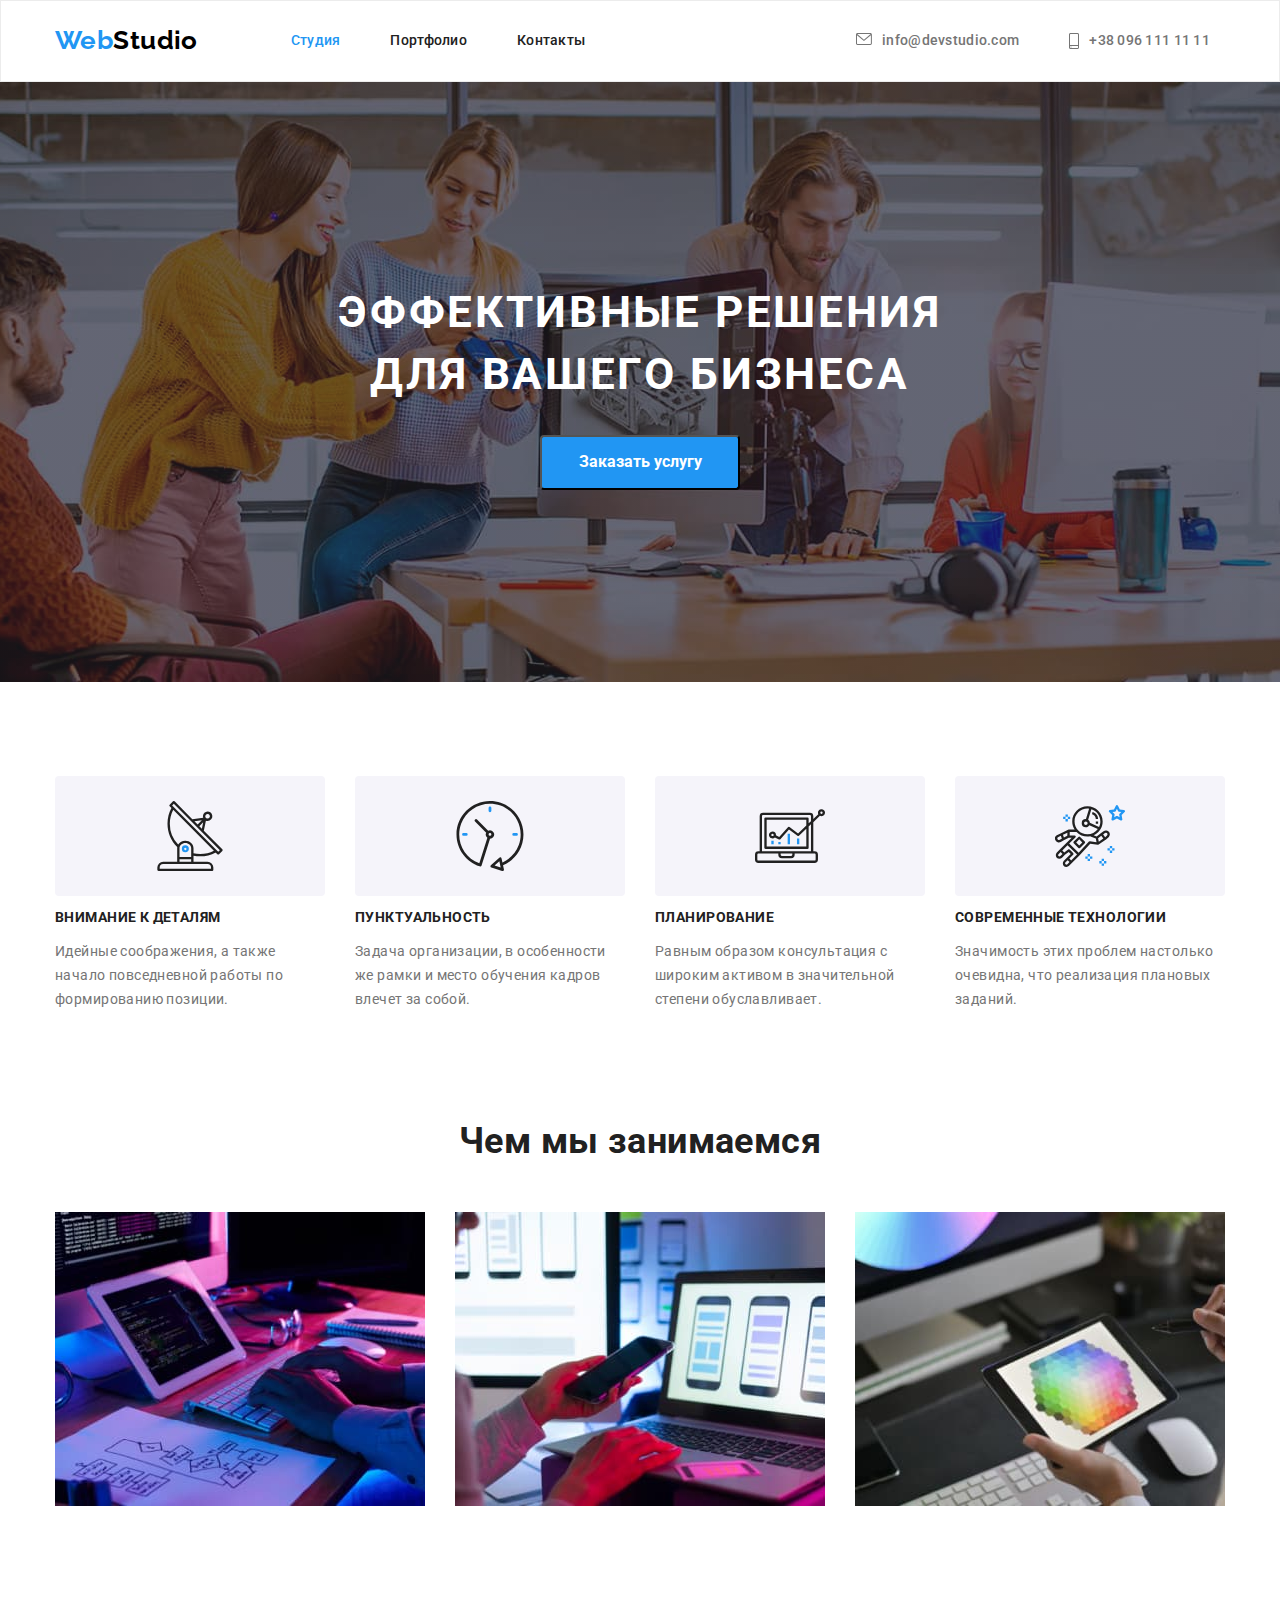
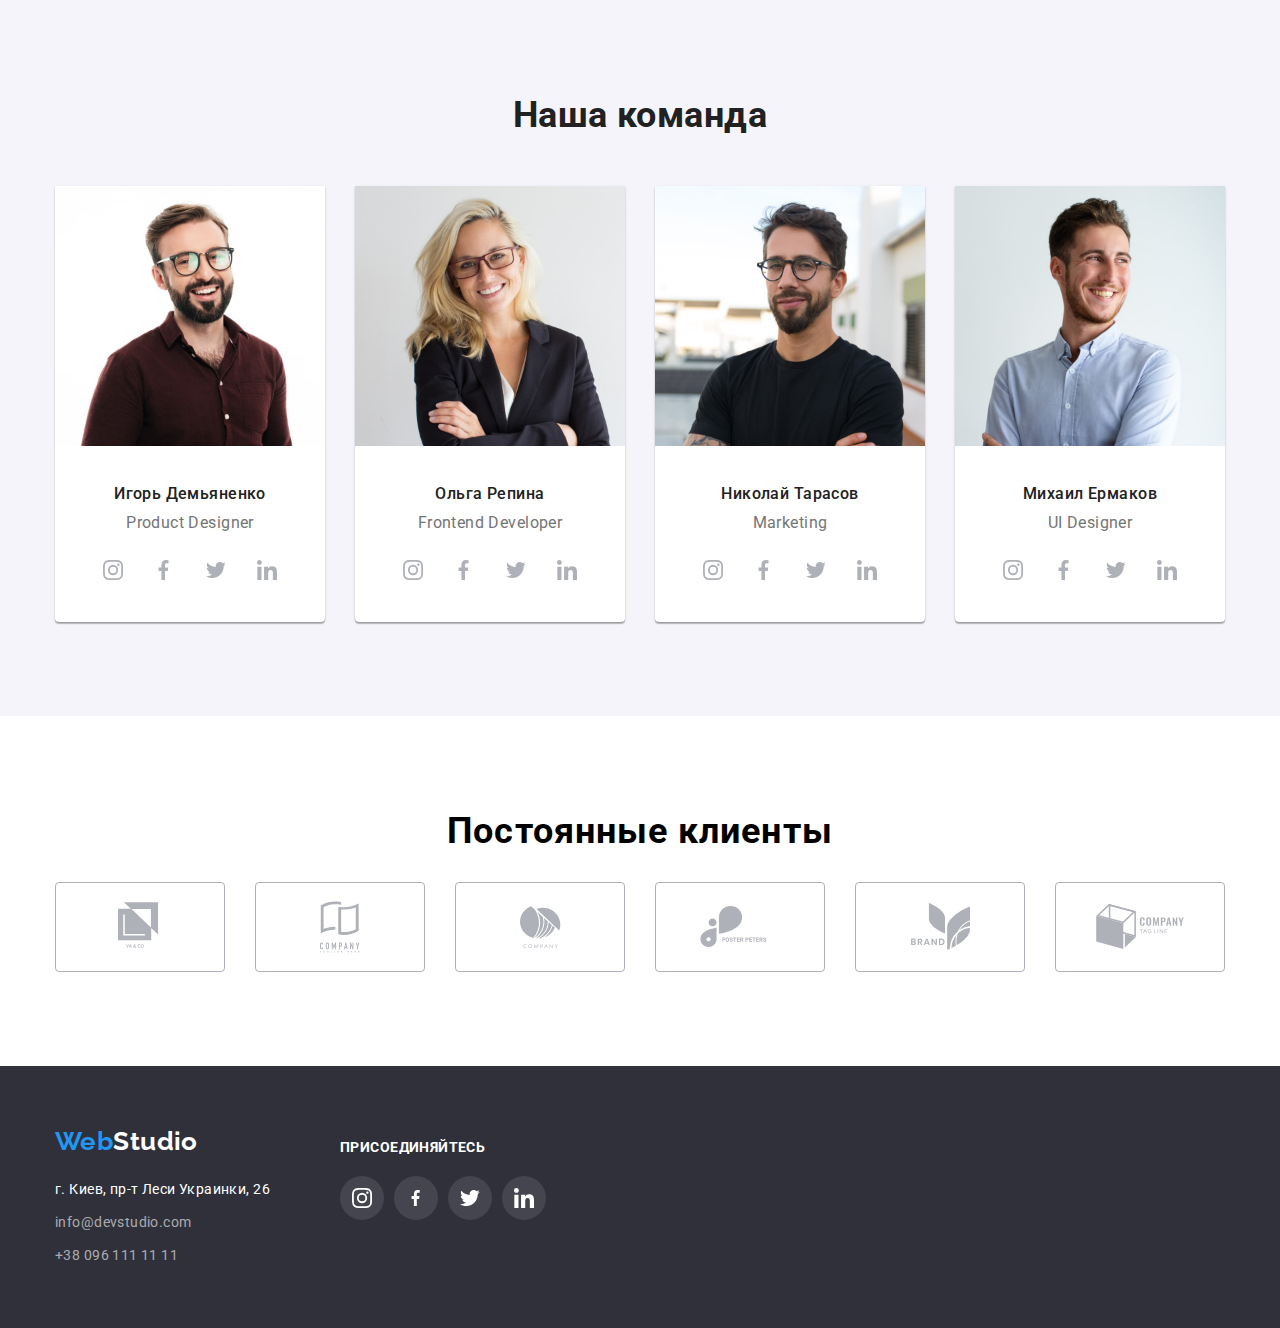
==== index.html @ fba7c38c "клонирует файлы из 4 репо" ====
<!DOCTYPE html>
<html lang="ru">

<head>
    <meta charset="UTF-8">
    <meta name="viewport" content="width=device-width, initial-scale=1.0">
    <link rel="stylesheet"
        href="https://cdnjs.cloudflare.com/ajax/libs/modern-normalize/1.0.0/modern-normalize.min.css">
    <link rel="preconnect" href="https://fonts.gstatic.com">
    <link
        href="https://fonts.googleapis.com/css2?family=Raleway:wght@700&family=Roboto:wght@400;500;700;900&display=swap"
        rel="stylesheet">
    <link rel="stylesheet" href="./css/styles.css">
    <title>WebStudio</title>
</head>

<body>
    <!--шапка сайта-->
    <header class="header-info">
            <div class="main-container">
                <nav class="all-nav">
                  <a class="logo" lang="en" href="./index.html"><span class="logo-accent">Web</span>Studio</a>
                        <ul class="site-nav-list">
                        <li class="item"><a href="" class="link current">Студия</a></li>
                        <li class="item"><a href="./portfolio.html" class="link">Портфолио</a></li>
                        <li class="item"><a href="" class="link">Контакты</a></li>
                    </ul>
                </nav>
                <ul class="contacts">
                    <li class="mail item"><a href="mailto:info@devstudio.com" class="link mail-header">
                    <svg class="mail-icon" width="16px" height="12px">
                        <use href="./images/sprite-icons.svg#icon-envelope"></use>
                    </svg>
                        info@devstudio.com
                    </a>
                </li>
                    <li class="tel item"><a href="tel:+380961111111" class="link tel-header ">
                    <svg class="tel-icon" width="10px" height="16px">
                        <use href="./images/sprite-icons.svg#icon-smartphone"></use>
                    </svg>
                        +38 096 111 11 11
                    </a>
                </li>
                </ul>
            </div>
    </header>
    <main>
        <!--герой-->
        <section class="hero ">
            <div class="overlay">
                <div class="heading-container">
            <h1 class="hero-title">Эффективные решения для вашего бизнеса</h1>
            </div>
            <div class="button-container">
            <button class="button">Заказать услугу</button>
            </div>
        </section>
        <section class="advantages-section">
                   
        <h2 class="visually-hidden">Наши преимущества</h2>
                <div class="container">
                <ul class="features-list">
                    <li class="features-list-item">
                            <div class="feature-icon-container">
                            <svg class="advantages-icon">
                                <use href="./images/sprite-icons.svg#icon-antenna1"></use>
                            </svg>
                            </div>
                        <h3 class="title">Внимание к деталям</h3>
                        <p class="text">Идейные соображения, а также начало повседневной работы по формированию позиции.
                        </p>
                    </li>
                    <li class="features-list-item">
                        <div class="feature-icon-container">
                        <svg class="advantages-icon" width="70px" height="70px">
                            <use href="./images/sprite-icons.svg#icon-clock-1"></use>
                        </svg>
                        </div>
                        <h3 class="title">Пунктуальность</h3>
                        <p class="text">Задача организации, в особенности же рамки и место обучения кадров влечет за
                            собой.
                        </p>
                    </li>
                    <li class="features-list-item">
                    <div class="feature-icon-container">
                        <svg class="advantages-icon" width="70px" height="70px">
                            <use href="./images/sprite-icons.svg#icon-diagram-1"></use>
                        </svg>
                        </div>
                        <h3 class="title">Планирование</h3>
                        <p class="text">Равным образом консультация с широким активом в значительной степени
                            обуславливает.
                        </p>
                    </li>
                    <li class="features-list-item">
                        <div class="feature-icon-container">
                        <svg class="advantages-icon" width="70px" height="70px">
                            <use href="./images/sprite-icons.svg#icon-astronaut"></use>
                        </svg>
                        </div>
                        <h3 class="title">Современные технологии</h3>
                        <p class="text">Значимость этих проблем настолько очевидна, что реализация плановых заданий.</p>
                    </li>
                </ul>
            </div>
        </section>
        <section class="our-duties">
            <div class="container">
                <h3 class="section-title">Чем мы занимаемся</h3>
                <ul class="our-duties-list">
                    <li class="duties-item">
                        <a href="">
                            <img class="duties-img" src="./images/man.jpg"
                                alt="Мужчина набирает код на планшете с бесповодной клавиатурой" />
                            </a>
                    </li>
                    <li class="duties-item">
                        <a href="">
                            <img class="duties-img" src="./images/man-2.jpg" alt="Мужчина сидит за ноутбуком" />
                        </a>
                    </li>
                    <li class="duties-item">
                        <a href="">
                            <img class="duties-img" src="./images/man-3.jpg" alt="Мужчина работает за планшетом" />
                        </a>
                    </li>
                </ul>
            </div>
        </section>
        <section class="our-team">
            <div class="container">
                <h2 class="section-title">Наша команда</h2>
                <ul class="our-team-list">
                    <li class="team-member">
                        <img src="./images/man-4.jpg" alt="фото мужчины 1" width="270" height="260" />
                        <div class="team-member-body">
                        <h3 class="name">Игорь Демьяненко</h3>
                        <p lang="en" class="profession">Product Designer</p>
                        <ul class="actions">
                            <li class="actions-li"><a href="" class="team-link">
                                <svg class="team-icon" width="20px" height="20px">
                                    <use href="./images/sprite-icons.svg#icon-instagram-card"></use>
                                </svg>
                            </a>
                        </li>
                            <li class="actions-li"><a href="" class="team-link">
                                <svg class="team-icon" width="20px" height="20px">
                                    <use href="./images/sprite-icons.svg#icon-facebook-card"></use>
                                </svg>
                            </a>
                        </li>
                            <li class="actions-li"><a href="" class="team-link">
                                <svg class="team-icon" width="20px" height="20px">
                                    <use href="./images/sprite-icons.svg#icon-tweeter-card"></use>
                                </svg>
                            </a>
                        </li >
                            <li class="actions-li"><a href="" class="team-link">
                                <svg class="team-icon"width="20px" height="20px">
                                                            <use href=" ./images/sprite-icons.svg#icon-linkedin-card"></use>
                                </svg>
                            </a>
                        </li>
                        </ul>
                        </div>
                    </li>
                    <li class="team-member">
                        <img src="./images/women.jpg" alt="фото женщины 1" width="270" height="260" />
                        <div class="team-member-body">
                        <h3 class="name">Ольга Репина</h3>
                        <p lang="en" class="profession">Frontend Developer</p>
                    <ul class="actions">
                        <li class="actions-li"><a href="" class="team-link">
                                <svg class="team-icon" width="20px" height="20px">
                                    <use href="./images/sprite-icons.svg#icon-instagram-card"></use>
                                </svg>
                            </a>
                        </li>
                        <li class="actions-li"><a href="" class="team-link">
                                <svg class="team-icon" width="20px" height="20px">
                                    <use href="./images/sprite-icons.svg#icon-facebook-card"></use>
                                </svg>
                            </a>
                        </li>
                        <li class="actions-li"><a href="" class="team-link">
                                <svg class="team-icon" width="20px" height="20px">
                                    <use href="./images/sprite-icons.svg#icon-tweeter-card"></use>
                                </svg>
                            </a>
                        </li>
                        <li class="actions-li"><a href="" class="team-link">
                                <svg class="team-icon" width="20px" height="20px"">
                                                                                <use href=" ./images/sprite-icons.svg#icon-linkedin-card">
                                    </use>
                                </svg>
                            </a>
                        </li>
                       </ul>
                    </div>
                    </li>
                    <li class="team-member">
                        <img src="./images/man-5.jpg" alt="фото мужчины 2" width="270" height="260" />
                        <div class="team-member-body">
                        <h3 class="name">Николай Тарасов</h3>
                        <p lang="en" class="profession">Marketing</p>
                    <ul class="actions">
                        <li class="actions-li"><a href="" class="team-link">
                                <svg class="team-icon" width="20px" height="20px">
                                    <use href="./images/sprite-icons.svg#icon-instagram-card"></use>
                                </svg>
                            </a>
                        </li>
                        <li class="actions-li"><a href="" class="team-link">
                                <svg class="team-icon" width="20px" height="20px">
                                    <use href="./images/sprite-icons.svg#icon-facebook-card"></use>
                                </svg>
                            </a>
                        </li>
                        <li class="actions-li"><a href="" class="team-link">
                                <svg class="team-icon" width="20px" height="20px">
                                    <use href="./images/sprite-icons.svg#icon-tweeter-card"></use>
                                </svg>
                            </a>
                        </li>
                        <li class="actions-li"><a href="" class="team-link">
                                <svg class="team-icon" width="20px" height="20px">
                                  <use href=" ./images/sprite-icons.svg#icon-linkedin-card">
                                    </use>
                                </svg>
                            </a>
                        </li>
                     </ul>
                    </div>
                    </li>
                    <li class="team-member"> 
                        <img src="./images/man-6.jpg" alt="фото женщины 2" width="270" height="260" />
                        <div class="team-member-body">
                        <h3 class="name">Михаил Ермаков</h3>
                        <p lang="en" class="profession">UI Designer</p>
                    <ul class="actions">
                        <li class="actions-li"><a href="" class="team-link">
                                <svg class="team-icon" width="20px" height="20px">
                                    <use href="./images/sprite-icons.svg#icon-instagram-card"></use>
                                </svg>
                            </a>
                        </li>
                        <li class="actions-li"><a href="" class="team-link">
                                <svg class="team-icon" width="20px" height="20px">
                                    <use href="./images/sprite-icons.svg#icon-facebook-card"></use>
                                </svg>
                            </a>
                        </li>
                        <li class="actions-li">
                            <a href="" class="team-link">
                                <svg class="team-icon" width="20px" height="20px">
                                    <use href="./images/sprite-icons.svg#icon-tweeter-card"></use>
                                </svg>
                            </a>
                        </li>
                        <li class="actions-li"><a href="" class="team-link">
                                <svg class="team-icon" width="20px" height="20px">
                                                                                <use href=" ./images/sprite-icons.svg#icon-linkedin-card">
                                    </use>
                                </svg>
                            </a>
                        </li>
                        </ul>
                    </div>
                    </li>
                </ul>
            </div>
        </section>
        <section class="regular-customers">
            <div class="container">
            <h2 class="customer-title">Постоянные клиенты</h2>
        <ul class="customers-list">
            <li class="customers-list-item">
                <a href="" class="customers-link">
                <svg class="customers-icon" width="44.27px" height="49.29px">
                    <use href="./images/sprite-icons.svg#icon-logo-1"></use>
                </svg>
            </a>
        </li>
            <li class="customers-list-item">
                <a href="" class="customers-link">
                    <svg class="customers-icon" width="40px" height="52px">
                        <use href="./images/sprite-icons.svg#icon-logo-2"></use>
                    </svg>
                </a>
            </li>
            <li class="customers-list-item">
                <a href="" class="customers-link">
                    <svg class="customers-icon" width="41px" height="42.6px">
                        <use href="./images/sprite-icons.svg#icon-logo-3"></use>
                    </svg>
                </a>
            </li>
            <li class="customers-list-item">
                <a href="" class="customers-link">
                    <svg class="customers-icon" width="79.66px" height="42.02px">
                        <use href="./images/sprite-icons.svg#icon-logo-4"></use>
                    </svg>
                </a>
            </li>
            <li class="customers-list-item">
                <a href="" class="customers-link">
                    <svg class="customers-icon" width="59px" height="47px">
                        <use href="./images/sprite-icons.svg#icon-logo-5"></use>
                    </svg>
                </a>
            </li>
            <li class="customers-list-item">
                <a href="" class="customers-link">
                    <svg class="customers-icon" width="88.48px" height="45.44px">
                        <use href="./images/sprite-icons.svg#icon-logo-6"></use>
                    </svg>
                </a>
            </li>
        </ul>
        </div>
        </section>
    </main>
    <footer>
        <section class="footer-section">
        <div class="footer-address">
            <a class="logo" lang="en" href="./index.html"><span class="logo-accent">Web</span>Studio</a>
            <address class="address">
                г. Киев, пр-т Леси Украинки, 26
            </address>
            <ul>
                <li class="email-li"><a href="mailto:info@devstudio.com" class="email">info@devstudio.com</a></li>
                <li class="phone-li"><a href="tel:+380961111111" class="phone">+38 096 111 11 11</a></li>
            </ul>
        </div>
        <div class=" footer-sotial-networks">
         <p class="join">присоединяйтесь</p>
         <ul class="join-social-network">
            <li class="join-social-network-item">
                <a href="" class="join-network-link">
                    <svg class="link-icon" width="20px" height="20px">
                    <use href="./images/sprite-icons.svg#icon-instagram-2"></use>
                    </svg>
                </a>
            </li>
            <li class="join-social-network-item">
                <a href="" class="join-network-link">
                    <svg class="link-icon" width="20px" height="16.25px">
                        <use href="./images/sprite-icons.svg#icon-facebook"></use>
                    </svg>
                </a>
            </li>
            <li class="join-social-network-item">
                <a href="" class="join-network-link">
                    <svg class="link-icon tweetter" width="20px" height="20px">
                        <use href="./images/sprite-icons.svg#icon-tweetter"></use>
                    </svg>
                </a>
            </li>
            <li class="join-social-network-item">
                <a  href="" class="join-network-link">
                    <svg class="link-icon in" width="20px" height="20px">
                        <use href="./images/sprite-icons.svg#icon-linkedin-1"></use>
                    </svg>
                </a>
            </li>
        </ul>
        </div>
        </section>
    </footer>

</body>

</html>
---- css/styles.css ----
:root {
  --primary-text-color: #757575; 
  --title-text-color: #212121;
  --accent: #2196f3;
  --second-text-accent: #ffffff;
  --background-color: #ffffff;
  --sec-background-color: #2f303a;
  --third-background-color: #f5f4fa;
  --logo-color: #000000;
  --filter-color: #f5f4fa;
   --border-color: #ececec;
   --icons-list-color: #AFB1B8;
}

body {
  margin: 0;
  font-family: "Roboto", sans-serif;
  сolor: var(--primary-text-color);

  font-size: 14px;
  line-height: 1.71;
  font-weight: 400;

  letter-spacing: 0.03em;
}
/* основной цвет текста #757575;*/
/*вторичный цвет текста background: #212121;*/
/*background: #000000;
/*background: #FFFFFF;
/*акцент: #2196F3;
/*background: #F5F4FA;*/
/*background-color 2F303A */
/*background-colorFFFFFF*/

/*header-main-container*/

.container {
  width: 1200px;
  padding-left: 15px;
  padding-right: 15px;
  margin-left: auto;
  margin-right: auto;
}

.overlay {
  max-width: 1600;
  height: 600px;
  padding-top: 200px;
  margin-left: auto;
  margin-right: auto;

  margin-right: auto;
  margin-top: 0;
  margin-bottom: 0px;
  text-align: center;
}

.heading-container {
  width: 696px;
  margin: 0 auto;
}

.header-info {
  /*display: flex;*/
  border: 1px solid var(--border-color);
}

.main-container {
  display: flex;
  align-items: center;
  justify-content: space-between;
  padding-left: 15px;
  padding-right: 15px;
  width: 1200px;
  margin-left: auto;
  margin-right: auto;
  /*border-bottom: tomato;*/
}

/*logo*/
.logo {
  display: inline-block;
  color: var(--logo-color);
  font-family: "Raleway", sans-serif;
  font-weight: 700;
  font-size: 26px;
  line-height: 1.19;
  text-decoration: none;
}
header .logo {
  padding-top: 24px;
  padding-bottom: 25px;
}

.a .logo {
  display: inline-block;
  padding-top: 60px;
  margin-bottom: 20px;
}
.logo-accent {
  color: var(--accent);
}

/*убирает точки со всех списков*/
ul {
  padding: 0;
  margin: 0;
  list-style: none;
}

/* Site nav*/

.all-nav {
  display: flex;
  align-items: center;
  /*justify-content: space-between;*/
}
.site-nav-list .link {
  display: block;
  padding-top: 32px;
  padding-bottom: 32px;
  color: var(--title-text-color);
  font-weight: 500;
  font-size: 14px;
  line-height: 1.14;
  letter-spacing: 0.02em;
  text-decoration: none;
}

.site-nav-list .link:hover,
.site-nav-list .link:focus {
  color: var(--accent);
}

.site-nav-list .link.current {
  color: var(--accent);
}

.site-nav-list {
  display: flex;
  margin-top: 0;
  margin-bottom: 0;
  margin-left: 93px;
}

.site-nav-list .item:not(:last-child) {
  margin-right: 50px;
}

.logo-nav {
  display: inline-block;
  margin-right: 93px;
  color: var(--logo-color);
  font-family: "Raleway", sans-serif;
  font-weight: 700;
  font-size: 26px;
  line-height: 1.19;
  text-decoration: none;
}

.header .container {
  
  padding-left: 15px;
  padding-right: 15px;
  width: 1200px;
  margin-top: 0;
  margin-bottom: 0;
  margin-left: auto;
  margin-right: auto;
}

/*герой*/

.hero .overlay {
  background-image: linear-gradient(
      to right,
      rgba(47, 48, 58, 0.4) ,
      rgba(47, 48, 58, 0.4) 
    ),
  
  url(../images/hero-img.jpg);
  background-color: var(--sec-background-color);
  background-repeat: no-repeat;
  background-position: center;
  background-size: cover;
} 


/.hero {
 
  margin-top: 0;
  margin-bottom: 0px;
  text-align: center;
  padding-top: 200px;
  padding-bottom: 200px;
  /*background-color: var(--sec-background-color);*/
}

.hero-title {
  margin-top: 0;
  margin-bottom: 30px;
  font-weight: 900px;
  font-size: 44px;
  line-height: 1.4;
  text-align: center;
  letter-spacing: 0.06em;
  text-transform: uppercase;
  color: var(--second-text-accent);
}

/*section*/
.section .container {
  padding-left: 15px;
  padding-right: 15px;
  width: 1200px;
  margin-left: auto;
  margin-right: auto;
}

.section-title {
  margin-top: 0;
  margin-bottom: 50px;
  
  color: var(--title-text-color);
  font-weight: 700;
  font-size: 36px;
  line-height: 1.17;
  text-align: center;
  text-decoration: none;
}

/*features-list*/
.features-list .title {
  color: var(--title-text-color);
  font-weight: 700;
  font-size: 14px;
  line-height: 1.14;
  text-transform: uppercase;
}

.features-list .text {
  font-size: 14px;
  line-height: 1.71;
  color: var(--primary-text-color);
}

.features-list {
  display: flex;
  /*flex-wrap: wrap;*/
  margin-left: -30px;
  margin-top: -30px;
  /*padding-bottom: 94px;
  padding-top: 94px;*/
}

.features-list-item {
  width: 270px;
  margin-left: 30px;
  margin-top: 30px;
  flex-basis: calc(100% / 4-30px);
}






/*кнопка заказать услугу*/

.button-heading {
  display: block;
  width: 200px;
  margin: 0 auto;
}

.button {
  display: inline-block;
  text-align: center;
  font-weight: 700;
  font-size: 16px;
  line-height: 1.9;
  min-width: 200px;
  padding-top: 10px;
  padding-bottom: 10px;
  padding-left: 32px;
  padding-right: 32px;
  color: var(--second-text-accent);
  background-color: var(--accent);
  border: 1px solid tansparent;
  border-radius: 4px;

  cursor: pointer;
  outline: transparent;
}

.button:hover,
.button:focus {
  background-color: var(--background-color);
  color: var(--accent);
}
/*our advantages*/

.advantages-section {
  display: flex;
  padding-top: 94px;
  padding-bottom: 94px;
}

.advantages-icon-list {
  display: flex;
  
  
  
  padding: 0;
  margin: 0;
  list-style: none;
  
   
}

.feature-icon-container {
  display: flex;
  align-items: center;
  justify-content: center;
  padding: 0;
  border: none;
  width: 270px;
  height: 120px;
  border-radius: 4px;
  background-color: var(--third-background-color);
  
}

.advantages-icon {
  display: flex;
  
  width: 70px;
  height: 70px;
  
  
  background-repeat: no-repeat;
  background-position: center;
  /*height: 100%;
  width: 100%;*/

  /*object-fit: cover;*/
}

.advantages-icon-item:not(:last-child) {
  margin-right: 30px;
}

/*.advantages-link:not(:last-child) {
  margin-right: 30px;
}*/


  
  
}

/*.advantages-icon:not(:first-child) {
  margin-left: 30px;
}*/


.our-advantages .text {
  margin-top: 0;
  margin-bottom: 0;
}

.our-advantages {
  padding-top: 94px;
  padding-bottom: 94px;
}

.our-advantages .container {
  padding-left: 15px;
  padding-right: 15px;
  width: 1200px;
  margin-left: auto;
  margin-right: auto;
}
/*our duties*/
.our-duties {
  padding-bottom: 94px;
 
}
.our-duties-list {
  display: flex;
  /*flex-wrap: wrap;*/
  margin-left: -30px;
  margin-top: -30px;
  flex-basis: calc(100% / 3-30px);
}

.duties-item {
  margin-left: 30px;
  margin-top: 30px;
}

.duties-img {
  display: block;
}

/*section our-team*/

.our-team .container {
  padding-left: 15px;
  padding-right: 15px;
  width: 1200px;
  margin-left: auto;
  margin-right: auto;
  
}

.our-team {
  background-color: var(--filter-color);
  padding-bottom: 94px;
  padding-top: 94px;
}

.our-team-list {
  display: flex;
  flex-wrap: wrap;
  margin-left: -30px;
  margin-top: -30px;
  flex-basis: (100%/4-30px);
  /*padding-bottom: 94px;*/
}

.our-team .section-title {
  /*padding-top: 94px;*/
}
.team-member {
  margin-left: 30px;
  margin-top: 30px;
  background-color: var(--background-color);
  border-radius: 0px 0px 4px 4px;
  box-shadow: 0px 1px 3px rgba(0, 0, 0, 0.12), 0px 1px 1px rgba(0, 0, 0, 0.14),
    0px 2px 1px rgba(0, 0, 0, 0.2);
}

/*our team */
.team-member-body {
padding-top: 30px;
padding-bottom: 30px;
padding-left: 32px;
padding-right: 32px;
}

.name {
  margin-top: 0;
  margin-bottom: 10px;
  
  color: var(--title-text-color);
  font-weight: 500;
  font-size: 16px;
  line-height: 1.19;
  text-align: center;
}

.profession {
  margin-top: 0;
  margin-bottom: 16px;
  
  color: var(--primary-text-color);
  font-size: 16px;
  line-height: 1.19;
  text-align: center;
}
.actions .team-link {
  display: flex;
  align-items: center;
  justify-content: center;
  width: 44px;
  height: 44px;
  padding: 0;
  background-color: var(--background-color);
  color: var(--icons-list-color);
  border-radius: 50%;
  border: none;
  background-position: center;
cursor: pointer;
}
.team-li:not(:last-child) {
  margin-right: 10px;
}

.team-icon {
  /*margin: 0;
  padding: 0;
  list-style: none;
  display: inline-flex;
  align-items: center;
  justify-content: center;
 /*width: 20px;
 height:20px;*/
 fill: currentColor;
}
.actions .team-link:hover,
.actions .team-link:focus {
  color: var(--second-text-accent);
  background-color: var(--accent);
} 


.actions {
  display: flex;
  
  justify-content: space-around;
  align-items: center;
  
  padding: 0;
  margin: 0;
  outline: 1 px solid black;
  list-style: none;
  
  
  }
/*customers*/
.regular-customers {
  padding-top: 94px;
  padding-bottom: 94px;
}

.customers-list {
  display: flex;
  text-align: center;
  justify-content: center;
  align-items: center;
  padding: 0;
  margin: 0;
  
  list-style: none;
}

.customers-link {
  
  display: flex;
  text-align: center;
  justify-content: center;
  align-items: center;
  width: 100%;
  height: 100%;
  padding: 0;
  margin: 0;
  border: none;
 
  
  
  fill: var(--icons-list-color);
  cursor: pointer;
  text-decoration: none;
  border: 1px solid var(--icons-list-color);
  border-radius: 4px;
}
  
.customers-link:hover,
.customers-link:focus {
  fill: var(--accent);
  border: 1px solid var(--accent);
}

.customers-list-item {
  width: 170px;
  height: 90px;
}

 

.customers-list-item:not(:last-child) {
  margin-right: 30px;
}

.customers-icon {
  display: flex;
  margin: 0;
  padding: 0;
  text-align: center;
  justify-content: center;
  align-items: center;
  background-position: center;
  /*fill: currentColor;*/

}



.customer-title {
  margin-top: 0;
font-weight: 700;
font-size: 36px;
line-height: 42px;
text-align: center;
letter-spacing: 0.03em;
}


/*contacts*/
.address {
  margin-top: 20px;
  margin-bottom: 9px;
  font-size: 14px;
  line-height: 1.71;
  font-style: normal;
  color: var(--second-text-accent);
}
.contacts .link {
  display: flex;
  margin-top: 0;
  margin-bottom: 0;
  padding-top: 32px;
  padding-bottom: 32px;
  color: var(--primary-text-color);
  font-weight: 500;
  font-size: 14px;
  line-height: 1.14;
  letter-spacing: 0.02em;
  text-decoration: none;
}

.mail-icon {
  align-items: center;
  width: 16px;
  height: 12px;
  margin-right: 10px;
  fill: currentColor;
}
.contacts .link:hover,
.contacts .link:focus {
  color: var(--accent);
  fill: var(--accent);
}

.tel-icon {
  align-items: center;
  width: 10px;
  height: 16px;
  margin-right: 10px;
  fill: currentColor;
}

.contacts {
  display: flex;
  align-items: center;
  padding-left: 15px;
  padding-right: 15px;
  margin-top: 0;
  margin-bottom: 0;
  
}

.contacts .item + .item {
  margin-left: 50px;
}

/* our projects */

.visually-hidden {
  position: absolute;
  clip: rect(0 0 0 0);
  width: 1px;
  height: 1px;
  margin: -1px;
}

/*фильтр*/


.filter-item:not(:last-child) {
  margin-right: 8px;
}

.projects-filter {
  display: flex;
  text-align: center;
  justify-content: center;
  margin-bottom: 50px;

  margin-left: auto;
  margin-right: auto;
}

/*.our-projects .container {
  align-items: center;
}*/

.our-projects {
  margin-top: 94px;
}

.filter {
  padding: 6px 22px;
  border-radius: 4px;
  font-family: Roboto;
  font-style: normal;
  font-weight: 500;
  font-size: 16px;
  line-height: 1.62;
  text-align: center;
  letter-spacing: 0.03em;
  border: var(--third-background-color);
  background-color: var(--filter-color);
  cursor: pointer;
}

.filter:hover,
.filter:focus {
  background-color: var(--accent);
  color: var(--second-text-accent);
  border: var(--accent);
 
box-shadow: 1px 4px 6px rgba(0, 0, 0, 0.16),
              0px 4px 4px rgba(0, 0, 0, 0.06),
              0px 1px  1px rgba(0, 0, 0, 0.12);

}

/*2 вариант*/
.our-projects .container {
  width: 1200px;
}
.project-set {
  display: flex;
  flex-wrap: wrap;
  margin-left: -30px;
  margin-top: -30px;
  margin-bottom: 94px;
  list-style: none;
  
}

.project-item {
  
  margin-left: 30px;
  margin-top: 30px;
  width: 370px;
  flex-basis: calc(100% / 3 - 30px);
  border: 1px solid #EEEEEE;
  
  
}



.img-card {
  display: block;
}

.project-link {
  text-decoration: none;
  display: block;
  
}

.project-link:hover,
.project-link:focus {

box-shadow: 1px 4px 6px rgba(0, 0, 0, 0.16),
              0px 4px 4px rgba(0, 0, 0, 0.06),
              0px 1px  1px rgba(0, 0, 0, 0.12);
}
.card-body {
  
  padding-top: 20px;
  padding-bottom: 20px;
  padding-left: 24px;
  padding-right: 24px;
   
}

.project-name {
  margin-top: 0;
  margin-bottom: 0;

  color: var(--title-text-color);
  font-weight: 700;
  font-size: 18px;
  line-height: 2;
  letter-spacing: 0.06em;
  text-decoration: none;
}

.project-text {
  margin-top: 0;
  margin-bottom: 0;

  font-size: 16px;
  line-height: 1, 9;
  text-decoration: none;
}
.project-link {
  text-decoration: none;

}

footer {
  
  padding-top: 60px;
  padding-bottom: 60px;
  
  background-color: var(--sec-background-color);
}

footer .container {
  width: 1200px;
  padding-right: 15px;
  padding-left: 15px;
  margin-left: auto;
  margin-right: auto;
  text-align: start;

  background-color: var(--sec-background-color);
}
.footer-section {
  display: flex;
  align-items: flex-start;
  width: 1200px;
  padding-right: 15px;
  padding-left: 15px;
  margin-left: auto;
  margin-right: auto;
  

}

.footer-address {
  display: block;
  margin-right: 70px;
  justify-content: flex-start;
  
}

.footer-sotial-networks {
  display: block;
  justify-content: flex-start;
  padding: 0;
}

footer .logo {
  color: var(--background-color);
}

.header .logo {
  display: inline-block;
  padding-top: 24px;
  padding-bottom: 25px;
}

.email,
.phone {
  color: rgba(255, 255, 255, 0.6);
  font-size: 14px;
  line-height: 1.71;
  text-decoration: none;
}
/*.email {
  margin-bottom: 9px;
}*/
.email-li {
  margin-bottom: 9px;
}

/*присоединяйтесь*/
.join {
  font-weight: 700;
font-size: 14px;
line-height: 1.14;
letter-spacing: 0.03em;
text-transform: uppercase;
color: var(--second-text-accent);
margin-bottom: 20px;
}
.join-social-network {
display: flex;
  flex-wrap: wrap;
  justify-content: center;
  align-items: center;
}
.join-network-link {
  contain: '';
  display: flex;
  justify-content: center;
  align-items: center;
  width: 44px;
  height: 44px;
  background-color: rgba(255, 255, 255, 0.1);
  border-radius: 50%;
  padding: 0;
  border: none;
  background-position: center;
      
}

.join-social-network-item:not(:last-child) {
  margin-right: 10px;
}

.join-social-network-item :hover,
.join-social-network-item :focus {
  background-color: var(--accent);
}

.link-icon {
  display: block;
 
}

.tweetter {
  fill: var(--background-color);
}

.in {
  fill: var(--background-color);
}
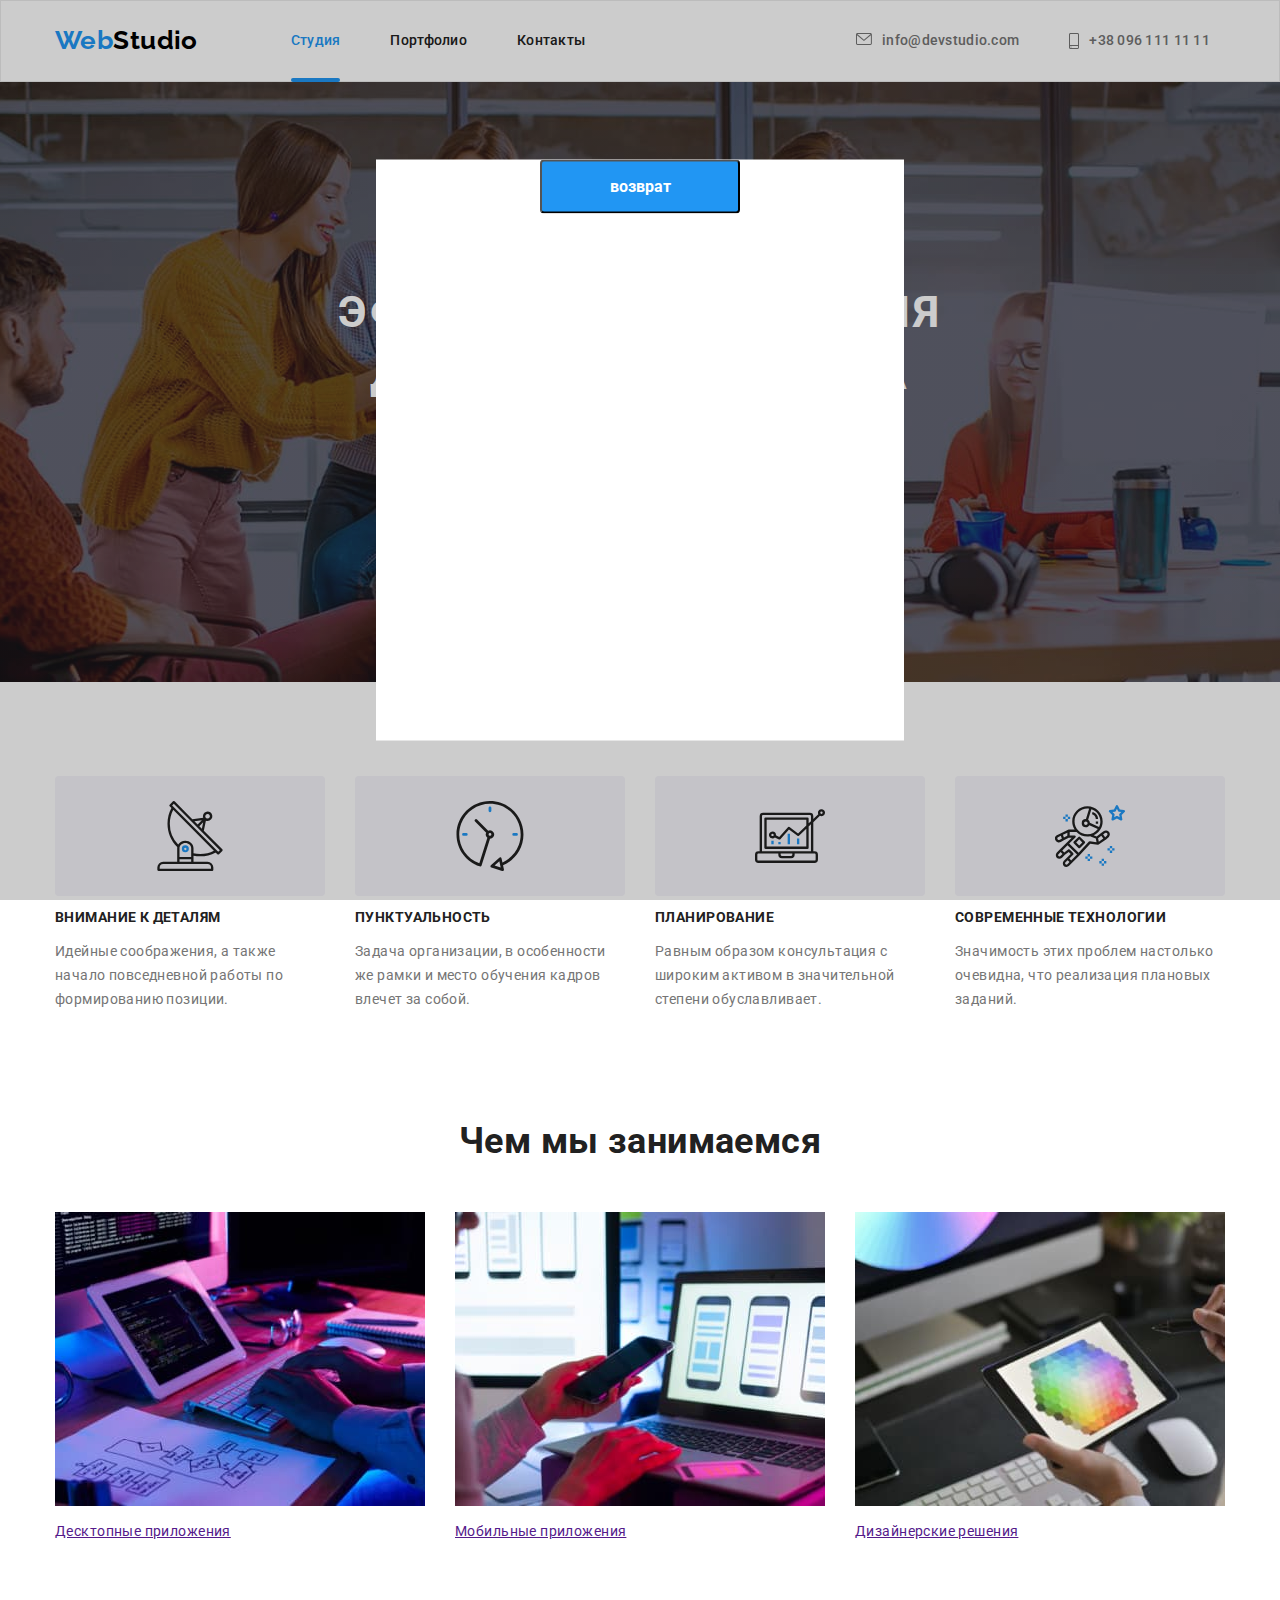
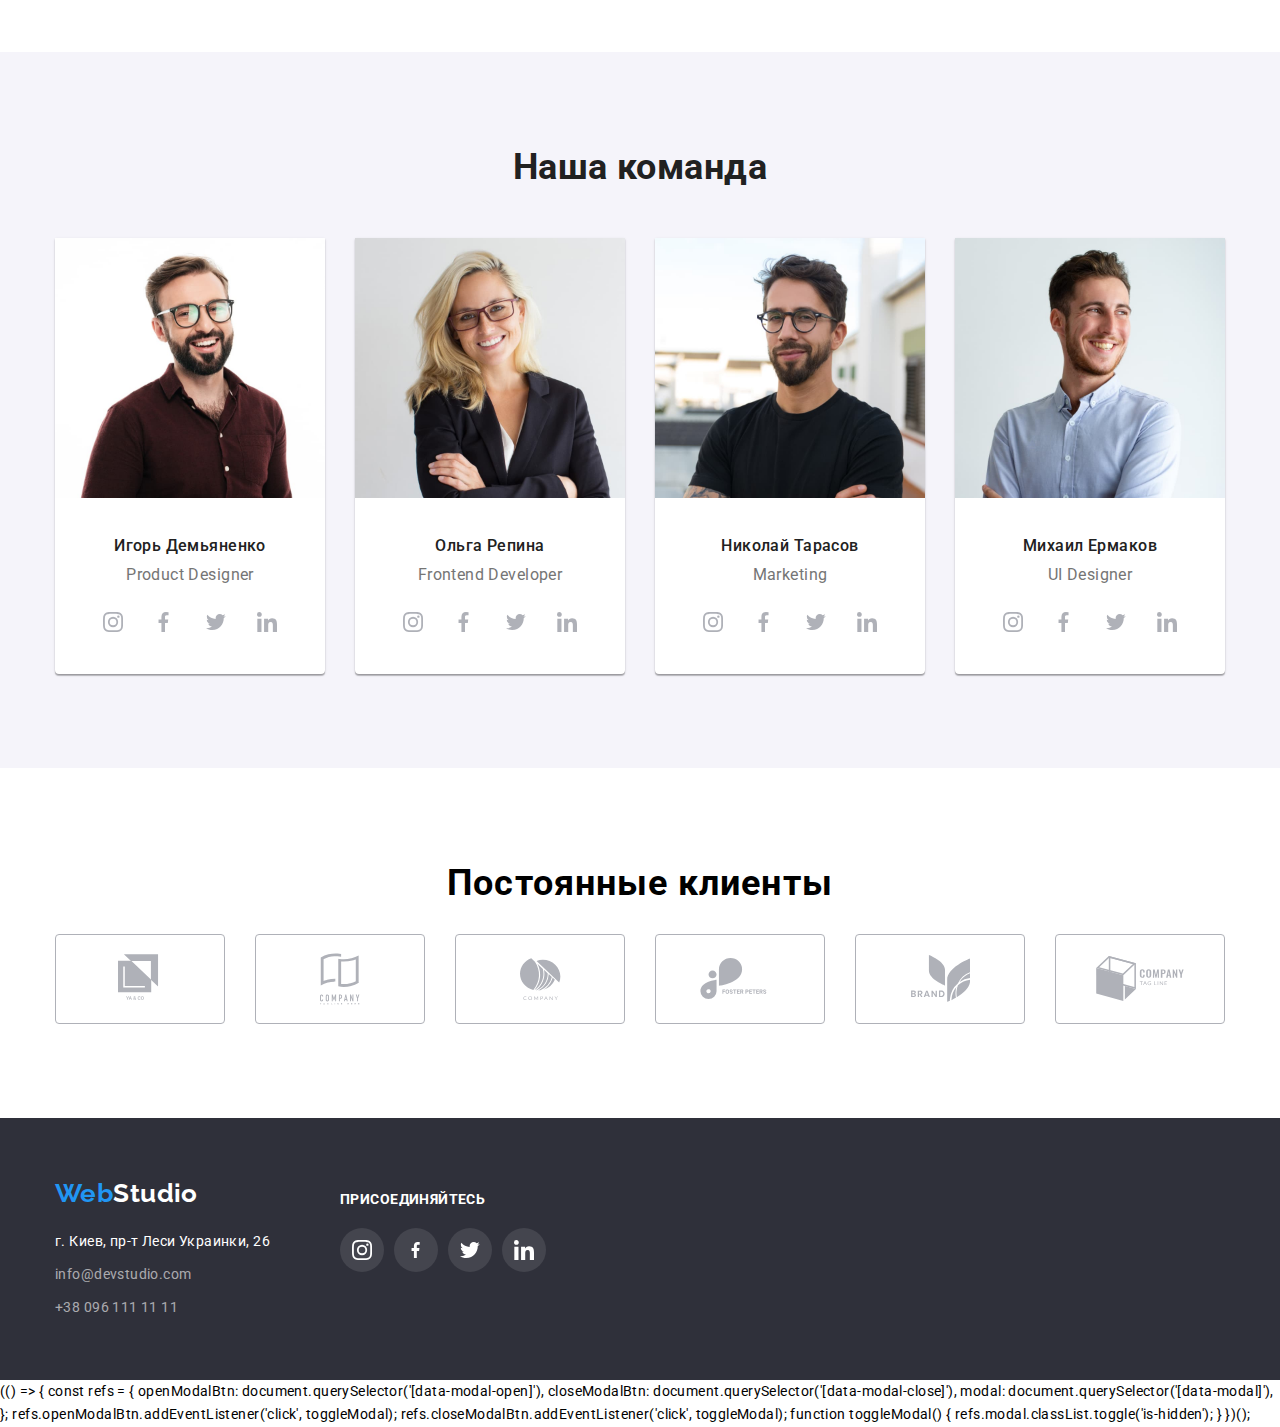
==== commit 62bda6f5: "добавлены пшки к чем мы занимаемся, намечено модальное окно,добавлена синяя полоска к каррент, начат" ====
--- a/index.html
+++ b/index.html
@@ -52,7 +52,12 @@
             <h1 class="hero-title">Эффективные решения для вашего бизнеса</h1>
             </div>
             <div class="button-container">
-            <button class="button">Заказать услугу</button>
+            <button data-modal-open class="button">Заказать услугу</button>
+            <div data-modal class="backdrop is-hidden">
+                <div class="modal">
+                <button data-modal-open class="button">возврат</button>
+                </div>
+            </div>
             </div>
         </section>
         <section class="advantages-section">
@@ -112,16 +117,25 @@
                         <a href="">
                             <img class="duties-img" src="./images/man.jpg"
                                 alt="Мужчина набирает код на планшете с бесповодной клавиатурой" />
+                                <div class="text-container">
+                                    <p>Десктопные приложения</p>
+                                </div>
                             </a>
                     </li>
                     <li class="duties-item">
                         <a href="">
                             <img class="duties-img" src="./images/man-2.jpg" alt="Мужчина сидит за ноутбуком" />
+                            <div class="text-container">
+                                <p>Мобильные приложения</p>
+                            </div>
                         </a>
                     </li>
                     <li class="duties-item">
                         <a href="">
                             <img class="duties-img" src="./images/man-3.jpg" alt="Мужчина работает за планшетом" />
+                            <div class="text-container">
+                                <p>Дизайнерские решения</p>
+                            </div>
                         </a>
                     </li>
                 </ul>
@@ -368,6 +382,20 @@
         </section>
     </footer>
 
+    (() => {
+    const refs = {
+    openModalBtn: document.querySelector('[data-modal-open]'),
+    closeModalBtn: document.querySelector('[data-modal-close]'),
+    modal: document.querySelector('[data-modal]'),
+    };
+    
+    refs.openModalBtn.addEventListener('click', toggleModal);
+    refs.closeModalBtn.addEventListener('click', toggleModal);
+    
+    function toggleModal() {
+    refs.modal.classList.toggle('is-hidden');
+    }
+    })();
 </body>
 
 </html>--- a/css/styles.css
+++ b/css/styles.css
@@ -10,6 +10,8 @@
   --filter-color: #f5f4fa;
    --border-color: #ececec;
    --icons-list-color: #AFB1B8;
+   --timing-function: cubic-bezier(0.4, 0, 0.2, 1);
+    --backdrop-color: rgba(33, 150, 243, 0.9);
 }
 
 body {
@@ -125,6 +127,8 @@
   line-height: 1.14;
   letter-spacing: 0.02em;
   text-decoration: none;
+  transition-property: color;
+  transition-duration: 250ms;
 }
 
 .site-nav-list .link:hover,
@@ -133,7 +137,20 @@
 }
 
 .site-nav-list .link.current {
+  position: relative;
+  display: block;
   color: var(--accent);
+}
+
+.site-nav-list .link.current::after {
+  content: '';
+  position: absolute;
+  width: 100%;
+  height: 4px;
+  left: 0;
+  bottom: -1px;
+  border-radius: 2px;
+  background-color: var(--accent);
 }
 
 .site-nav-list {
@@ -291,6 +308,9 @@
 
   cursor: pointer;
   outline: transparent;
+  transition-property: background-color color;
+  transition-duration: 250ms;
+  transition-timing-function: var(--timing-function);
 }
 
 .button:hover,
@@ -298,6 +318,37 @@
   background-color: var(--background-color);
   color: var(--accent);
 }
+
+/*modal window*/
+.backdrop {
+  margin: 0;
+  padding: 0;
+  position: fixed;
+  top:0;
+  left:0;
+  
+  width: 100%;
+  height: 100%;
+  background-color: rgba(0, 0, 0, 0.2);
+}
+
+.backdrop .is-hidden {
+  opacity:0;
+  pointer-events: none;
+}
+
+.modal {
+  position: absolute;
+  top: 50%;
+  left: 50%;
+  
+  min-height: 581px;
+  min-width: 528px;
+  background-color: #FFFFFF;
+
+  transform: translate(-50%, -50%);
+}
+
 /*our advantages*/
 
 .advantages-section {
@@ -482,20 +533,18 @@
   border: none;
   background-position: center;
 cursor: pointer;
-}
+
+transition-property: background-color color;
+transition-duration: 250ms;
+transition-timing-function: var(--timing-function);
+}
+
 .team-li:not(:last-child) {
   margin-right: 10px;
 }
 
 .team-icon {
-  /*margin: 0;
-  padding: 0;
-  list-style: none;
-  display: inline-flex;
-  align-items: center;
-  justify-content: center;
- /*width: 20px;
- height:20px;*/
+  
  fill: currentColor;
 }
 .actions .team-link:hover,
@@ -546,7 +595,9 @@
   padding: 0;
   margin: 0;
   border: none;
- 
+  transition-property: fill border;
+  transition-duration: 250ms;
+  transition-timing-function: var(--timing-function);
   
   
   fill: var(--icons-list-color);
@@ -618,6 +669,10 @@
   line-height: 1.14;
   letter-spacing: 0.02em;
   text-decoration: none;
+  transition-property: color fill;
+  transition-duration: 250ms;
+  transition-timing-function: var(--timing-function);
+
 }
 
 .mail-icon {
@@ -703,6 +758,10 @@
   border: var(--third-background-color);
   background-color: var(--filter-color);
   cursor: pointer;
+  transition-property: background-color color border box-shadow;
+  transition-duration: 250ms;
+  transition-timing-function: var(--timing-function);
+
 }
 
 .filter:hover,
@@ -745,12 +804,16 @@
 
 
 .img-card {
+  position: relative;
   display: block;
 }
 
 .project-link {
   text-decoration: none;
   display: block;
+  transition-property: box-shadow;
+  transition-duration: 250ms;
+  transition-timing-function: var(--timing-function);
   
 }
 
@@ -792,6 +855,50 @@
 }
 .project-link {
   text-decoration: none;
+}
+
+/*backdrop cards*/
+.overlay-container {
+  position: relative;
+}
+/*.backdrop:hover::after {
+  position: absolute;
+  display: inline-block;
+  content: '';
+  top: 0;
+  left: 0;
+  width: 100%;
+  height: 100%;
+  transform:translate(-100%);
+  transition: transform 2500ms var(--timing-function);
+opacity: 1;
+}*/
+
+.project-link .img-overlay {
+  position: absolute;
+  top: 0px;
+  left: 0;
+  width: 370px;
+  height: 294px;
+  background-color: var(--backdrop-color);
+  opacity: 0;
+  transition-property:background-color color;
+  transition-duration: 250ms;
+}
+
+
+
+.project-link .img-overlay:hover {
+  opacity: 1;
+}
+.overlay-text {
+  text-decoration: none;
+  padding-top: 24px;
+  padding-bottom: 24px;
+  padding-left: 63px;
+  padding-right: 63px;
+  margin: 0;
+  color: var(--second-text-accent)
 
 }
 
@@ -890,12 +997,17 @@
   padding: 0;
   border: none;
   background-position: center;
+  transition-property: background-color;
+  transition-duration: 250ms;
+  transition-timing-function: var(--timing-function);
       
 }
 
 .join-social-network-item:not(:last-child) {
   margin-right: 10px;
 }
+
+
 
 .join-social-network-item :hover,
 .join-social-network-item :focus {
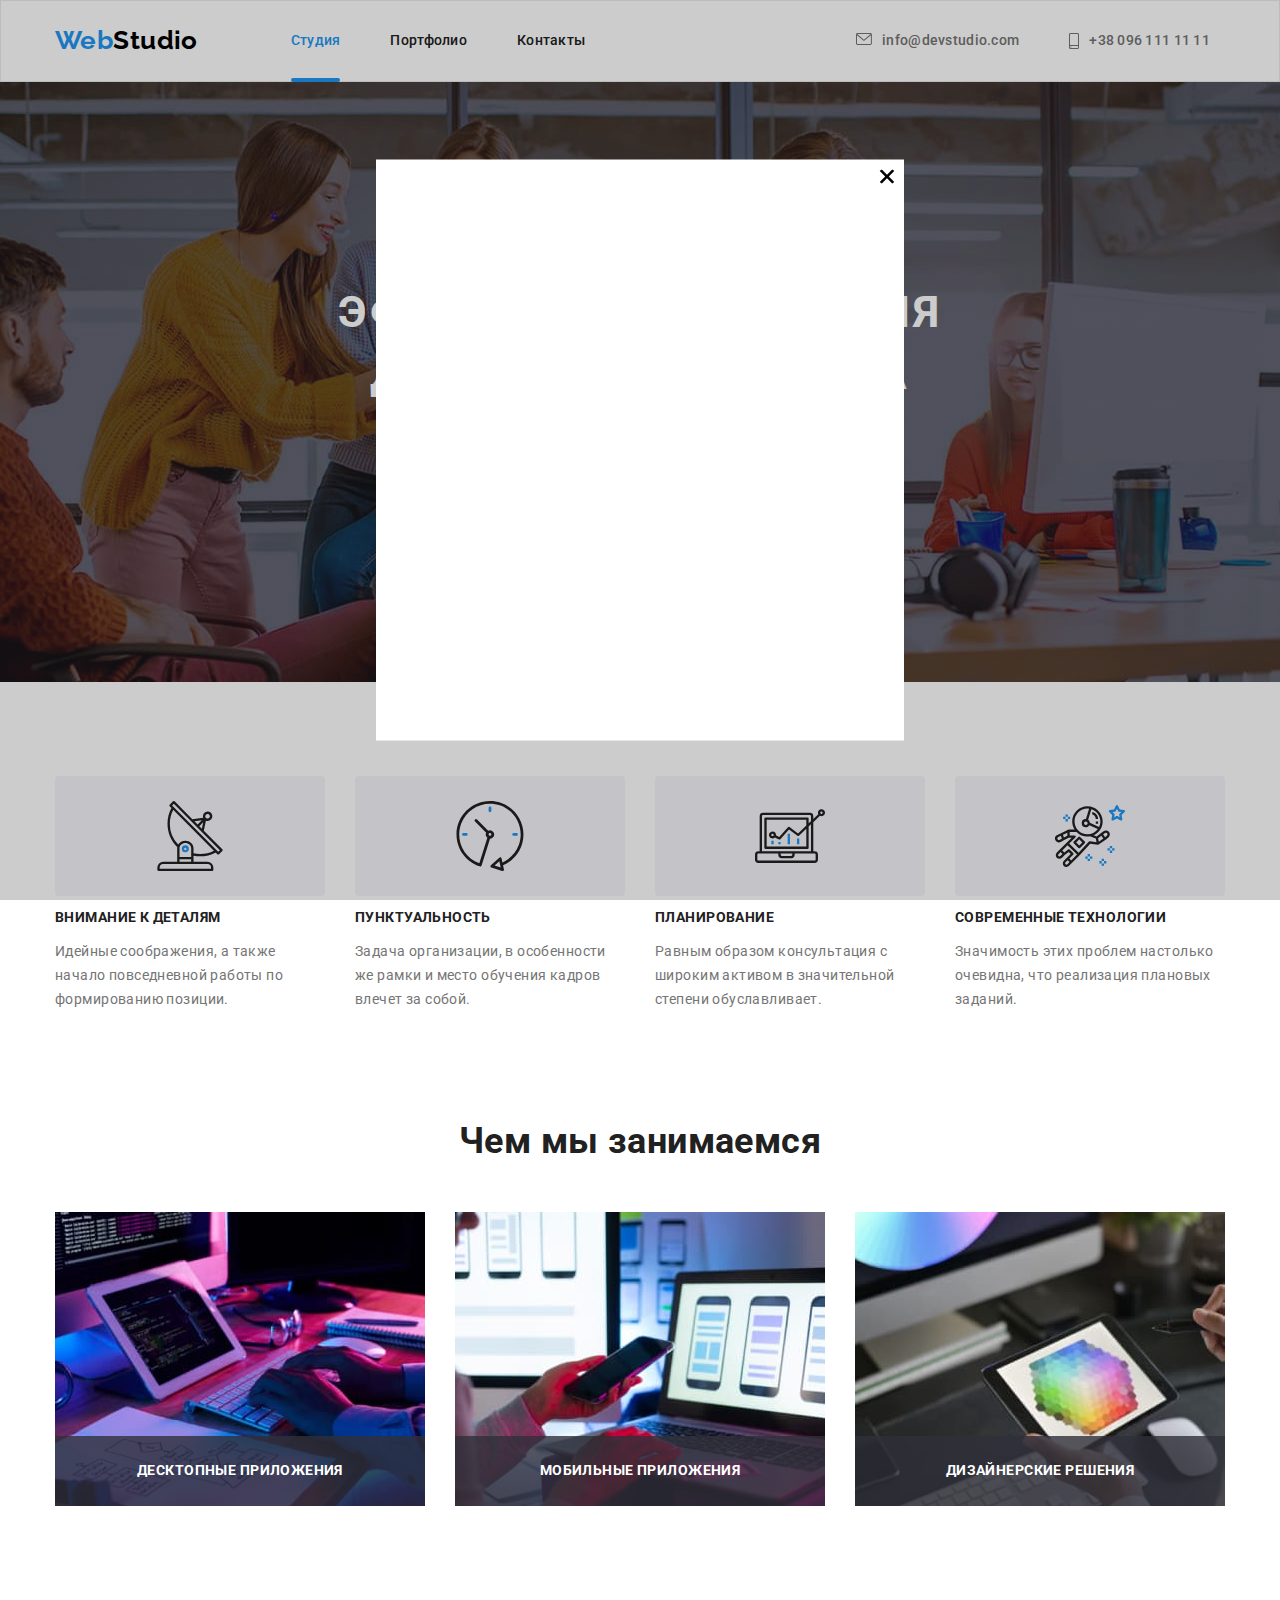
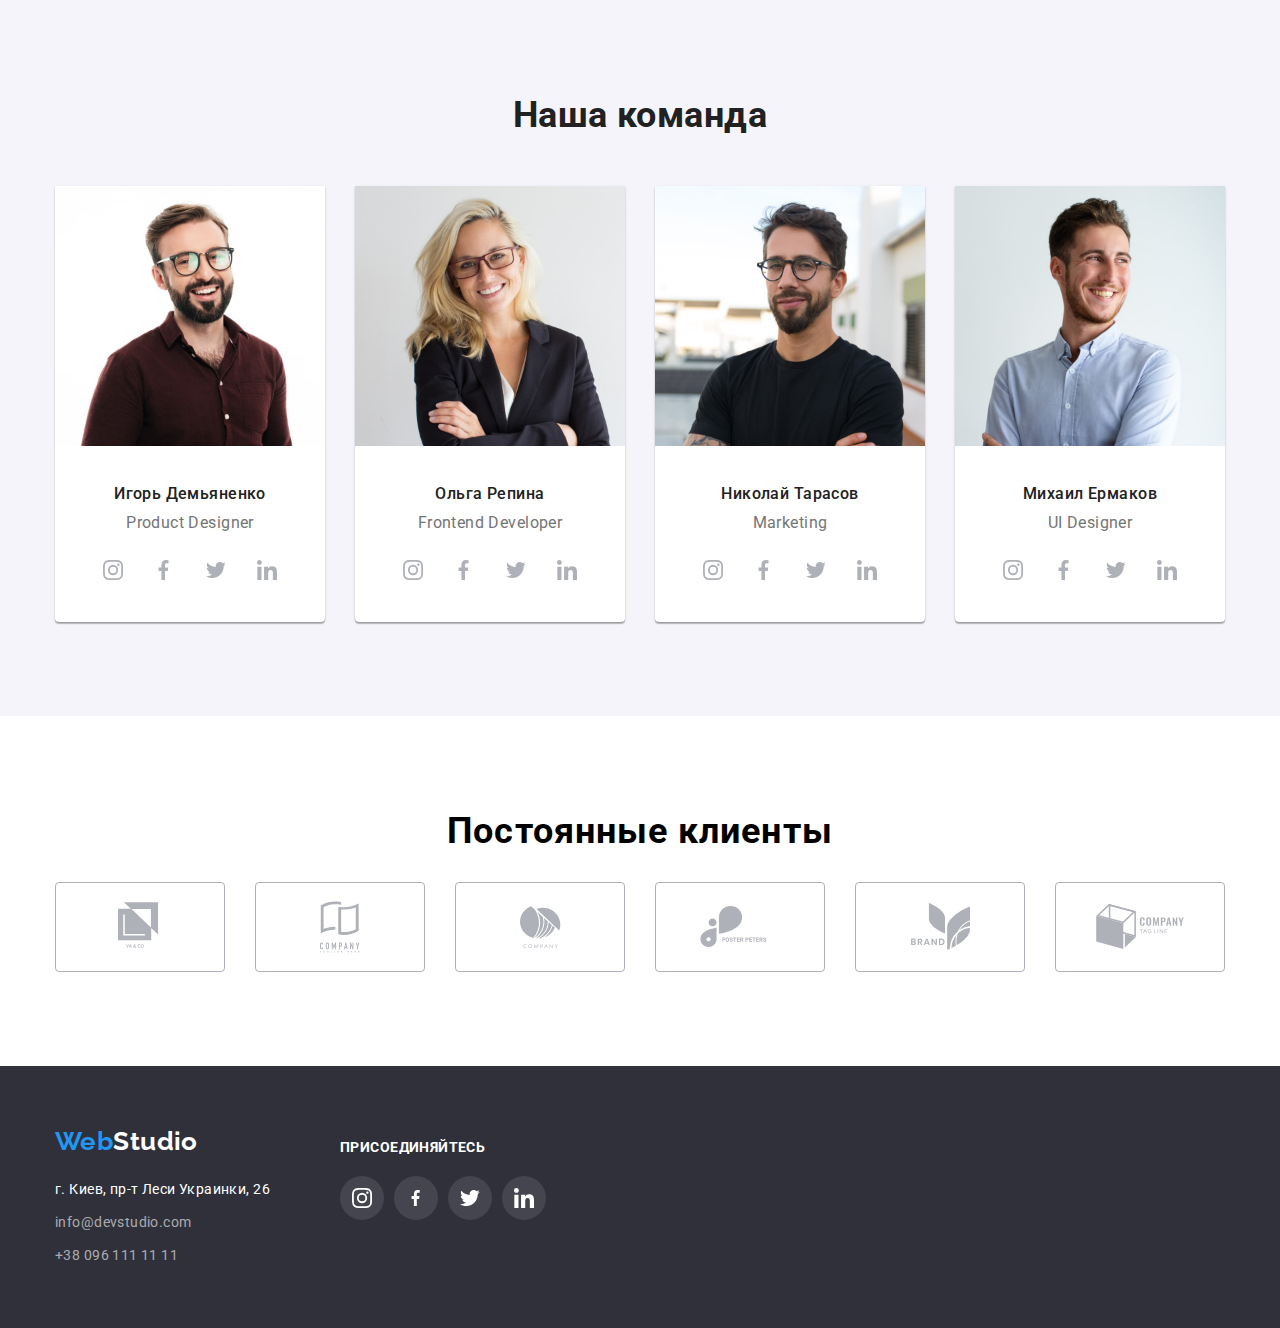
==== commit 7d4455d7: "добавляет изменения" ====
--- a/index.html
+++ b/index.html
@@ -51,14 +51,9 @@
                 <div class="heading-container">
             <h1 class="hero-title">Эффективные решения для вашего бизнеса</h1>
             </div>
-            <div class="button-container">
-            <button data-modal-open class="button">Заказать услугу</button>
-            <div data-modal class="backdrop is-hidden">
-                <div class="modal">
-                <button data-modal-open class="button">возврат</button>
-                </div>
-            </div>
-            </div>
+            <button class="button" type="button" data-modal-open>Заказать услугу</button>
+            
+            
         </section>
         <section class="advantages-section">
                    
@@ -115,26 +110,32 @@
                 <ul class="our-duties-list">
                     <li class="duties-item">
                         <a href="">
+                            <div class="img-p">
                             <img class="duties-img" src="./images/man.jpg"
                                 alt="Мужчина набирает код на планшете с бесповодной клавиатурой" />
                                 <div class="text-container">
-                                    <p>Десктопные приложения</p>
+                                    <p class="duties-text">Десктопные приложения</p>
+                                </div>
                                 </div>
                             </a>
                     </li>
                     <li class="duties-item">
                         <a href="">
+                            <div class="img-p">
                             <img class="duties-img" src="./images/man-2.jpg" alt="Мужчина сидит за ноутбуком" />
                             <div class="text-container">
-                                <p>Мобильные приложения</p>
+                                <p class="duties-text">Мобильные приложения</p>
+                            </div>
                             </div>
                         </a>
                     </li>
                     <li class="duties-item">
                         <a href="">
+                            <div class="img-p">
                             <img class="duties-img" src="./images/man-3.jpg" alt="Мужчина работает за планшетом" />
                             <div class="text-container">
-                                <p>Дизайнерские решения</p>
+                                <p class="duties-text">Дизайнерские решения</p>
+                            </div>
                             </div>
                         </a>
                     </li>
@@ -382,6 +383,14 @@
         </section>
     </footer>
 
+   
+<!--molal window-->
+    <div  class="backdrop is-hidden" data-modal>
+        <div class="modal">
+            <button class="close-button" type="button" data-modal-close></button>          
+        </div>
+    </div>
+    <script src="./js/modal.js">
     (() => {
     const refs = {
     openModalBtn: document.querySelector('[data-modal-open]'),
@@ -396,6 +405,7 @@
     refs.modal.classList.toggle('is-hidden');
     }
     })();
+    </script>
 </body>
 
 </html>--- a/css/styles.css
+++ b/css/styles.css
@@ -303,14 +303,12 @@
   padding-right: 32px;
   color: var(--second-text-accent);
   background-color: var(--accent);
-  border: 1px solid tansparent;
+  border: 1px solid transparent;
   border-radius: 4px;
 
   cursor: pointer;
-  outline: transparent;
-  transition-property: background-color color;
-  transition-duration: 250ms;
-  transition-timing-function: var(--timing-function);
+  
+  transition: transform 250ms var(--timing-function);
 }
 
 .button:hover,
@@ -321,19 +319,23 @@
 
 /*modal window*/
 .backdrop {
+  position: fixed;
   margin: 0;
   padding: 0;
-  position: fixed;
+  
   top:0;
   left:0;
   
   width: 100%;
   height: 100%;
   background-color: rgba(0, 0, 0, 0.2);
+  opacity: 1;
+
+  /*transition: opacity 250ms var(--timing-function);*/
 }
 
 .backdrop .is-hidden {
-  opacity:0;
+  opacity: 0;
   pointer-events: none;
 }
 
@@ -347,7 +349,35 @@
   background-color: #FFFFFF;
 
   transform: translate(-50%, -50%);
-}
+  transition: opacity 250ms var(--timing-function);
+}
+
+ .close-button {
+  content: '';
+  position: absolute;
+  right: 8px;
+  top: 8px;
+  width: 30px;
+  height: 30px;
+  padding: 0;
+  margin: 0;
+  list-style: none;
+  border-radius: 50%;
+  border: none;
+  cursor: pointer;
+
+  background-color: #FFFFFF;
+  background-image: url('../images/close-icon.svg');
+  width: 18px;
+  height: 18px;
+  background-repeat: no-repeat;
+  background-size: contain;
+  display: inline-block;
+  transition: transform 250ms var(--timing-function);
+  
+}
+
+
 
 /*our advantages*/
 
@@ -454,6 +484,39 @@
   display: block;
 }
 
+/*duties overlay*/
+.text-container {
+  position: absolute;
+  bottom: 0;
+  width: 100%;
+  height: 70px;
+  background-color: rgba(47, 48, 58, 0.8);
+}
+
+.img-p {
+  position: relative;
+}
+
+
+
+  
+
+.duties-text {
+  padding-top: 27px;
+  padding-bottom: 27px;
+  margin: 0;
+  text-decoration: none;
+  text-align: center;
+
+  font-weight: 700;
+font-size: 14px;
+line-height: 1.14;
+letter-spacing: 0.03em;
+text-transform: uppercase;
+
+color: #FFFFFF;
+
+}
 /*section our-team*/
 
 .our-team .container {
@@ -860,6 +923,7 @@
 /*backdrop cards*/
 .overlay-container {
   position: relative;
+  overflow: hidden;
 }
 /*.backdrop:hover::after {
   position: absolute;
@@ -878,10 +942,11 @@
   position: absolute;
   top: 0px;
   left: 0;
-  width: 370px;
-  height: 294px;
+  width: 100%;
+  height: 100%;
   background-color: var(--backdrop-color);
   opacity: 0;
+  transform: translateY(100%)
   transition-property:background-color color;
   transition-duration: 250ms;
 }
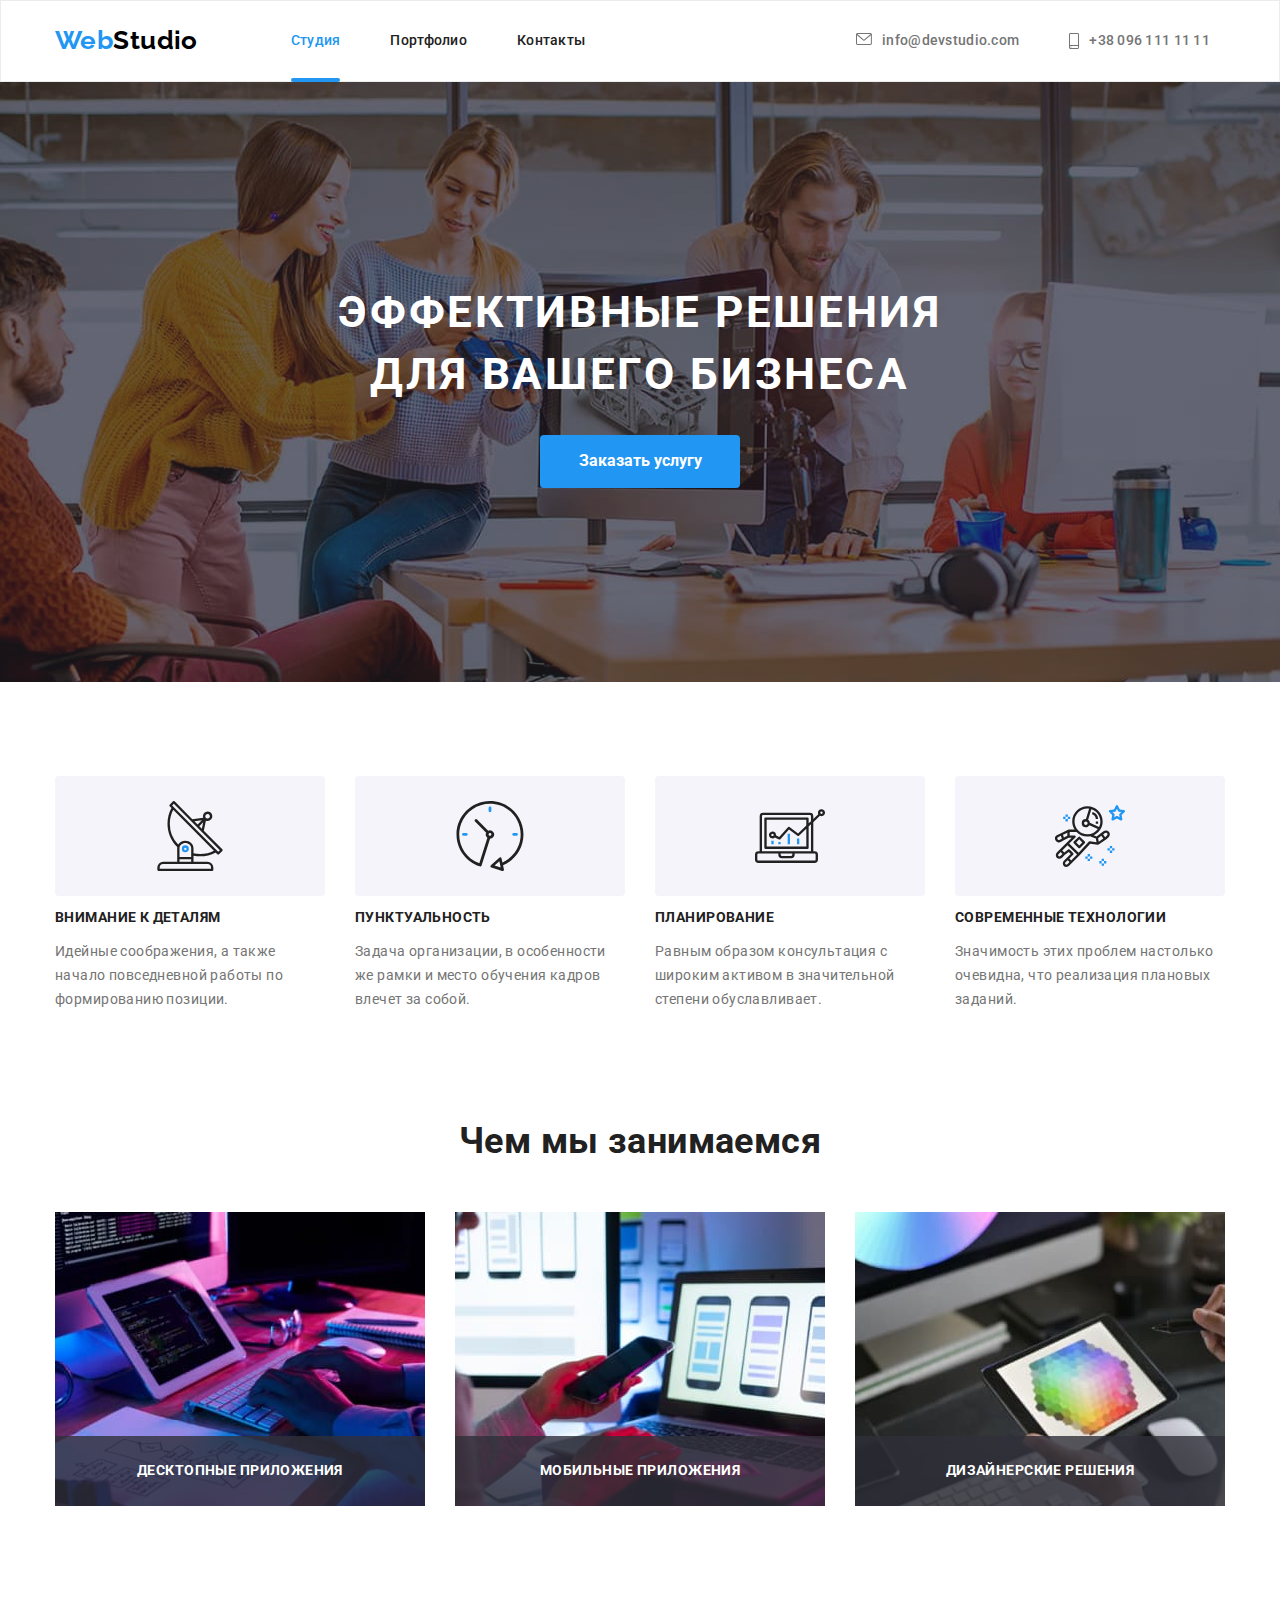
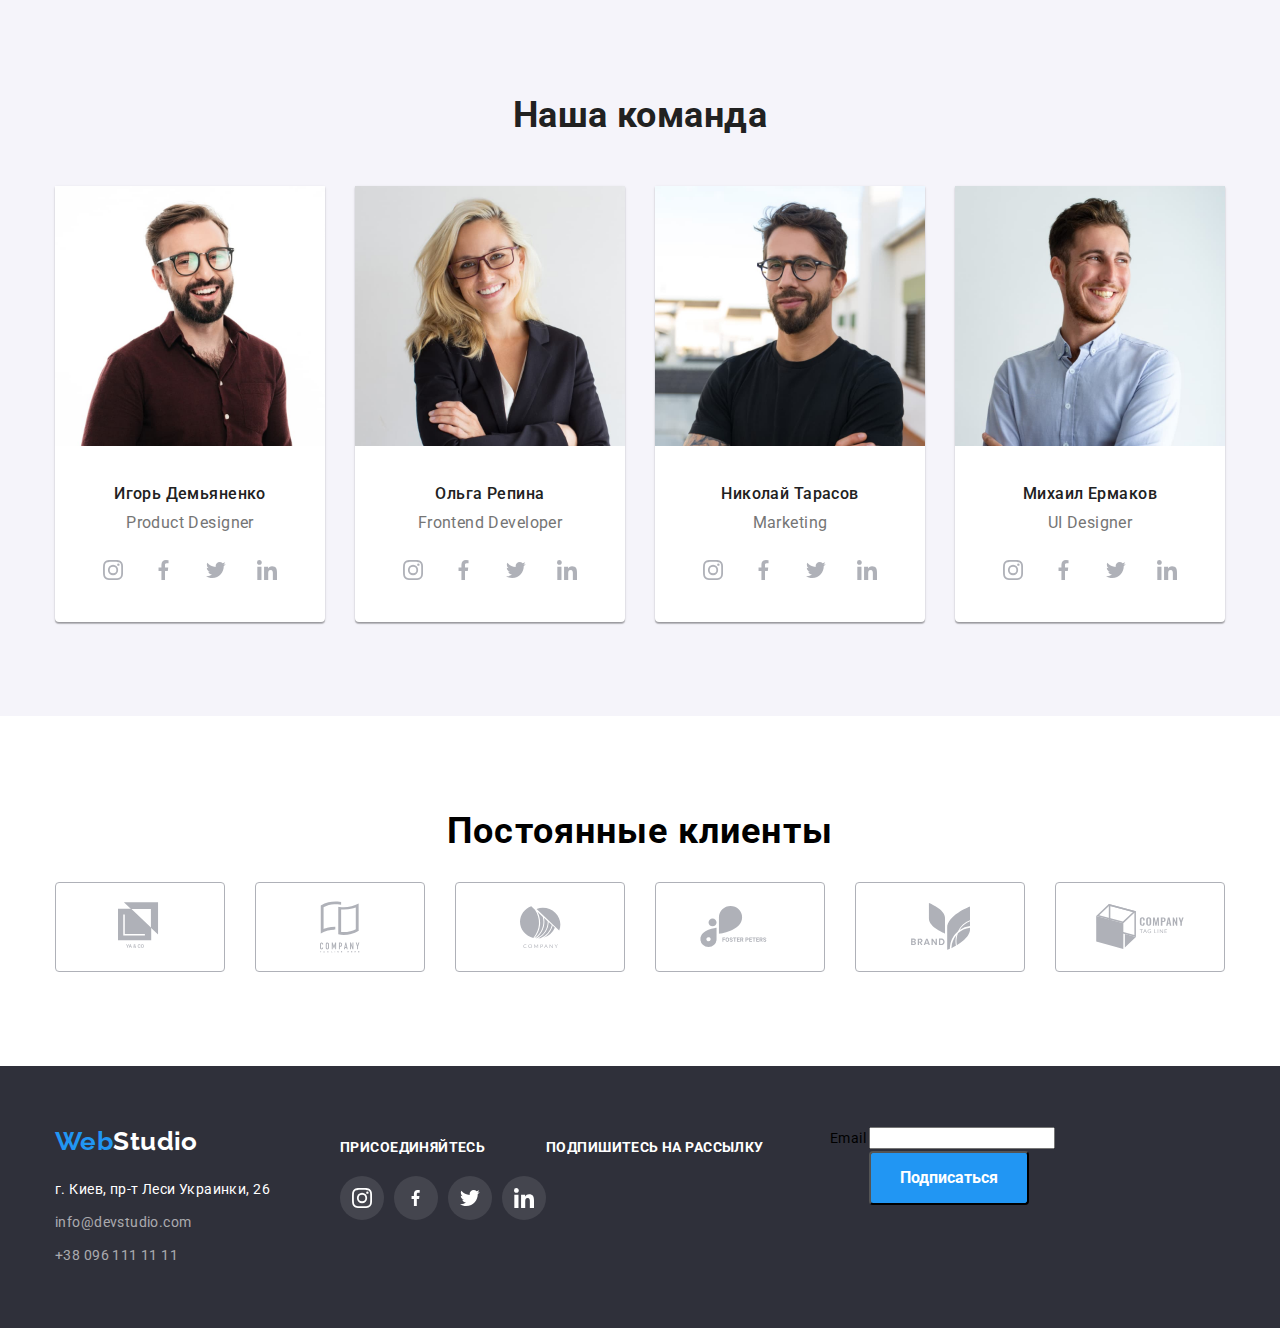
==== commit 2d093a90: "добавляет форму регистации в модальное окно и комментирует ее" ====
--- a/index.html
+++ b/index.html
@@ -380,14 +380,58 @@
             </li>
         </ul>
         </div>
-        </section>
+        <p class="signup-text">Подпишитесь на рассылку</p>
+        <div class="signup-container"> 
+        <form  class="form" name="signup_form" autocomplete="on" novalidate>
+            <label class="email-label">
+                Email
+                <input type="email" name="email" />
+                
+            </label>
+        
+            <button type="submit" class="signup-button">Подписаться</button>
+        </form>
+        </div>
+        </section>
+        
     </footer>
 
    
 <!--molal window-->
     <div  class="backdrop is-hidden" data-modal>
         <div class="modal">
-            <button class="close-button" type="button" data-modal-close></button>          
+            <button class="close-button" type="button" data-modal-close></button> 
+            <!--<div class="data-form">
+            <div>
+            <p>Оставьте свои данные, мы вам перезвоним</p>
+            </div>
+            <form>
+                <label>
+                    Name
+                    <input type="text" name="username" placeholder="Jacob Mercer" />
+                </label>
+                <label>
+                    Phone number
+                    <input type="tel" name="phone_number" />
+                </label>
+                <label>
+                    Email
+                    <input type="email" name="email" placeholder="ivan@mail.com"/>
+                </label>
+                <label>
+                    Комментарий
+                    <textarea name="feedback" rows="5" placeholder="Type your message here..."></textarea>
+                </label>
+                <label class="user_agreement">
+                    <input type="checkbox" name="agreement" value="terms" checked />
+                    Соглашаюсь с рассылкой и принимаю Условия договора
+                </label>
+                
+                <button type="submit">Отправить</button>
+                </div>
+            </form>
+        </div>
+    -->
         </div>
     </div>
     <script src="./js/modal.js">
@@ -397,10 +441,8 @@
     closeModalBtn: document.querySelector('[data-modal-close]'),
     modal: document.querySelector('[data-modal]'),
     };
-    
     refs.openModalBtn.addEventListener('click', toggleModal);
     refs.closeModalBtn.addEventListener('click', toggleModal);
-    
     function toggleModal() {
     refs.modal.classList.toggle('is-hidden');
     }
--- a/css/styles.css
+++ b/css/styles.css
@@ -334,7 +334,7 @@
   /*transition: opacity 250ms var(--timing-function);*/
 }
 
-.backdrop .is-hidden {
+.backdrop.is-hidden {
   opacity: 0;
   pointer-events: none;
 }
@@ -349,7 +349,8 @@
   background-color: #FFFFFF;
 
   transform: translate(-50%, -50%);
-  transition: opacity 250ms var(--timing-function);
+  transition: translate 250ms linear, opacity 250ms linear --timing-function;
+   
 }
 
  .close-button {
@@ -368,6 +369,7 @@
 
   background-color: #FFFFFF;
   background-image: url('../images/close-icon.svg');
+  color: #000000;
   width: 18px;
   height: 18px;
   background-repeat: no-repeat;
@@ -377,7 +379,21 @@
   
 }
 
-
+/*modal-window-data*/
+.data-form {
+  position: absolute;
+  display: block;
+  justify-content: center;
+  align-self: center;
+  margin-left: auto;
+  margin-right: auto;
+  padding-top: 40px;
+  padding-bottom: 40px;
+  padding-left: 40px;
+  padding-right: 40px;
+  
+ 
+}
 
 /*our advantages*/
 
@@ -925,18 +941,11 @@
   position: relative;
   overflow: hidden;
 }
-/*.backdrop:hover::after {
-  position: absolute;
-  display: inline-block;
-  content: '';
-  top: 0;
-  left: 0;
-  width: 100%;
-  height: 100%;
-  transform:translate(-100%);
-  transition: transform 2500ms var(--timing-function);
-opacity: 1;
-}*/
+
+.overlay-container:hover .overlay {
+  transform: translatex(0);
+}
+
 
 .project-link .img-overlay {
   position: absolute;
@@ -947,8 +956,8 @@
   background-color: var(--backdrop-color);
   opacity: 0;
   transform: translateY(100%)
-  transition-property:background-color color;
-  transition-duration: 250ms;
+  transition: transform 250ms ease var(--timing-function);
+  
 }
 
 
@@ -1091,3 +1100,40 @@
 .in {
   fill: var(--background-color);
 }
+/*signup form*/
+.signup-container {
+  display: block;
+  text-align: center;
+}
+.signup-button {
+  
+  font-weight: bold;
+font-size: 16px;
+line-height: 30px;
+  text-align: center;
+  background-color: var(--accent);
+  color: #FFFFFF;
+  padding-top: 10px;
+  padding-bottom: 10px;
+  padding-left: 29px;
+  padding-right: 29px;
+  margin-left: 12px;
+  border-radius: 4px;
+}
+
+.signup-text {
+  font-weight: 700;
+font-size: 14px;
+line-height: 1.14;
+letter-spacing: 0.03em;
+text-transform: uppercase;
+color: #FFFFFF;
+}
+
+.form {
+  width: 358px;
+  height: 50px;
+  background-color: #2F303A;
+  border: border-radius: 4px;
+  border: 1px solid transparent;
+}